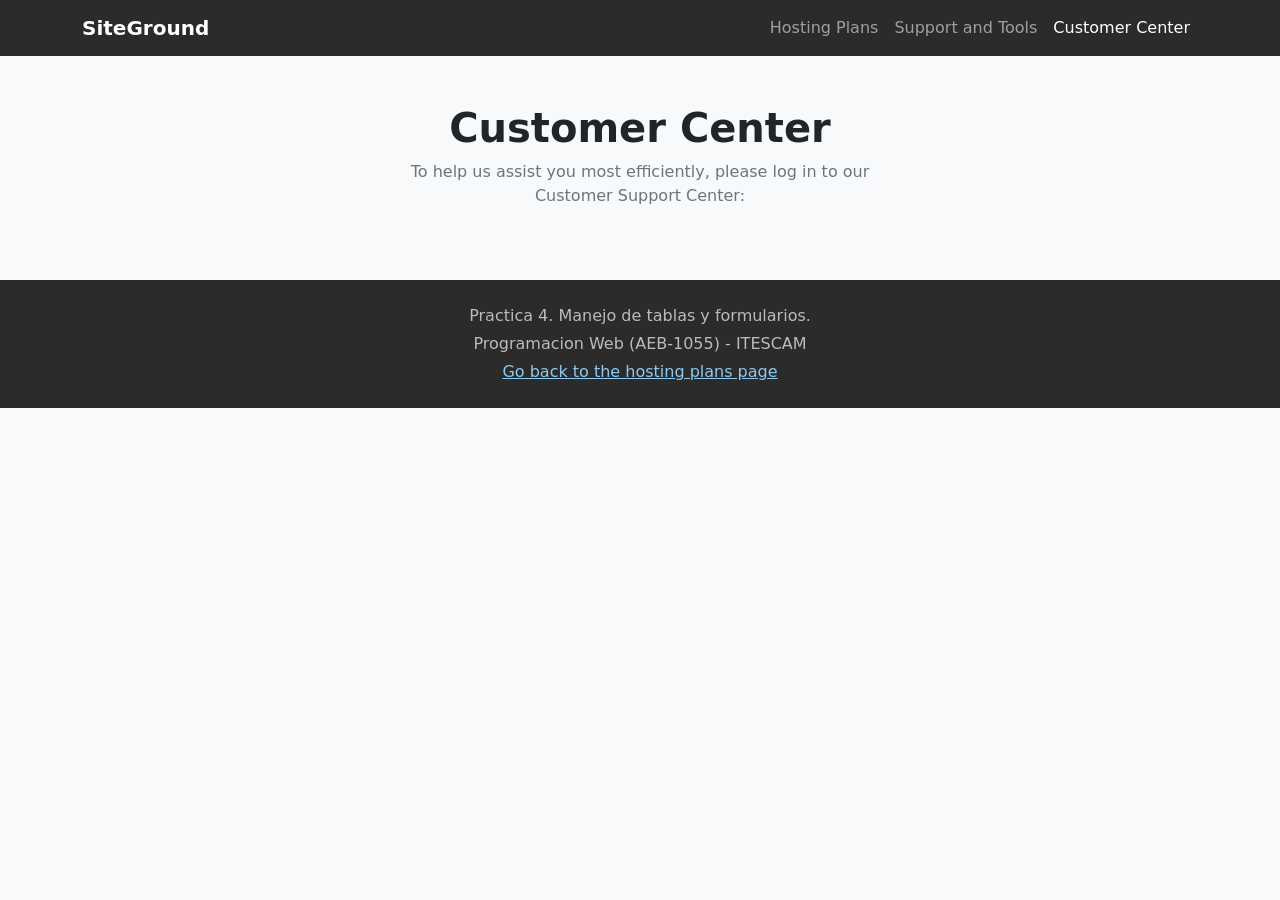
==== contacto.html @ 0b606b36 "Crea contacto.html con menu superior de Bootstrap" ====
<!DOCTYPE html>
<html lang="en">
<head>
  <meta charset="UTF-8">
  <meta name="viewport" content="width=device-width, initial-scale=1.0">
  <meta name="description" content="Customer Center form - Practica 4, Programacion Web, ITESCAM.">
  <meta name="author" content="Erick Chi Calan">
  <title>Customer Center</title>
  <link rel="stylesheet" href="bootstrap/css/bootstrap.min.css">
</head>
<body class="bg-light">

  <!-- Menu superior con Bootstrap -->
  <nav class="navbar navbar-expand-lg navbar-dark" style="background-color: #2b2b2b;">
    <div class="container">
      <a class="navbar-brand fw-bold" href="index.html">SiteGround</a>
      <button class="navbar-toggler" type="button" data-bs-toggle="collapse"
              data-bs-target="#menuPrincipal" aria-controls="menuPrincipal"
              aria-expanded="false" aria-label="Abrir menu">
        <span class="navbar-toggler-icon"></span>
      </button>
      <div class="collapse navbar-collapse" id="menuPrincipal">
        <ul class="navbar-nav ms-auto">
          <li class="nav-item"><a class="nav-link" href="index.html">Hosting Plans</a></li>
          <li class="nav-item"><a class="nav-link" href="soporte.html">Support and Tools</a></li>
          <li class="nav-item"><a class="nav-link active" aria-current="page" href="contacto.html">Customer Center</a></li>
        </ul>
      </div>
    </div>
  </nav>

  <main class="container py-5">
    <div class="text-center mb-4">
      <h1 class="fw-bold">Customer Center</h1>
      <p class="text-secondary">
        To help us assist you most efficiently, please log in to our<br>
        Customer Support Center:
      </p>
    </div>

    <!-- Aqui van las pestanas y los formularios (Tareas 4 a 7) -->

  </main>

  <footer class="text-center py-4" style="background-color: #2b2b2b; color: #bbbbbb;">
    <p class="mb-1">Practica 4. Manejo de tablas y formularios.</p>
    <p class="mb-1">Programacion Web (AEB-1055) - ITESCAM</p>
    <p class="mb-0"><a href="index.html" style="color: #8ec9f0;">Go back to the hosting plans page</a></p>
  </footer>

  <script src="bootstrap/js/bootstrap.bundle.min.js"></script>
</body>
</html>
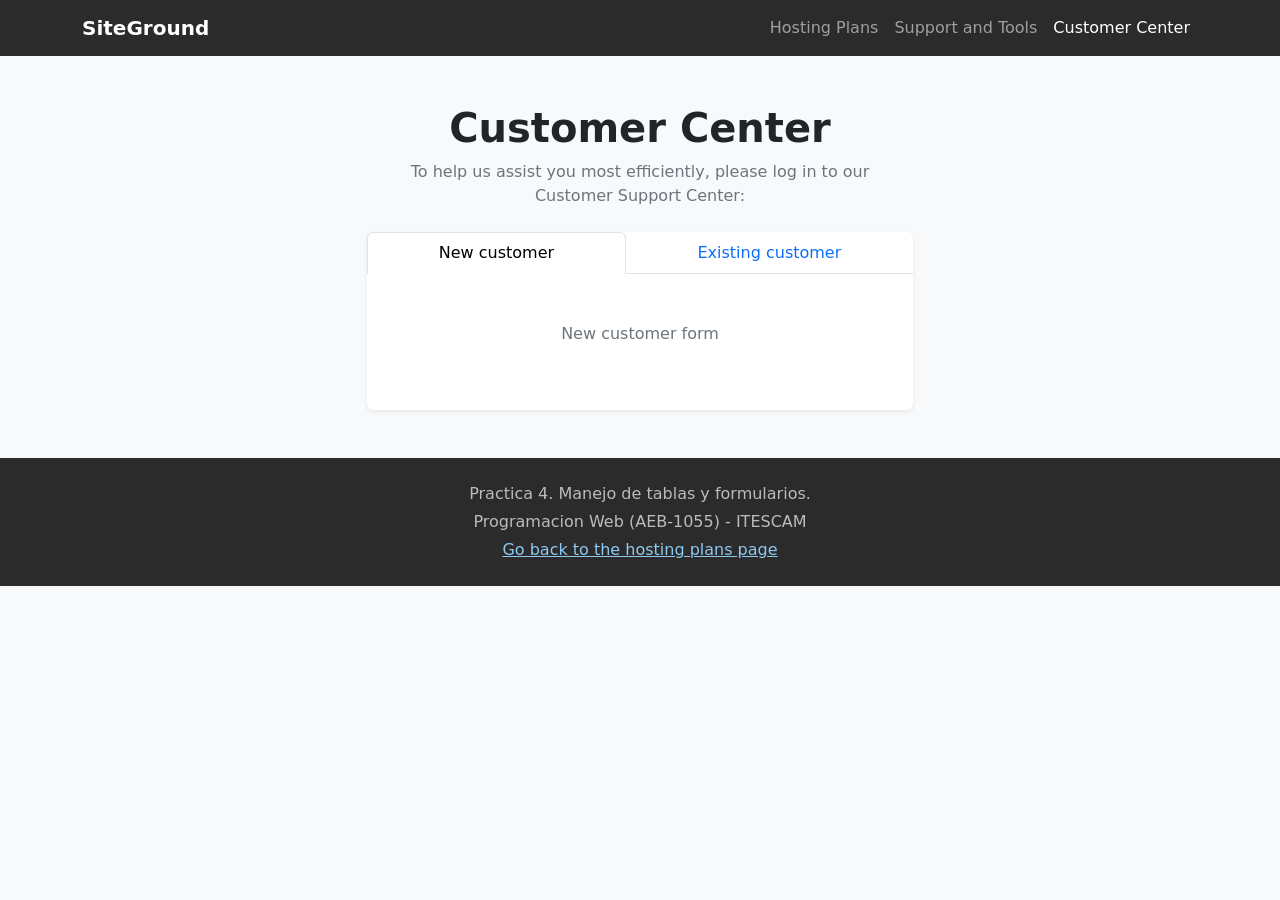
==== commit cb45e913: "Agrega pestanas New y Existing customer" ====
--- a/contacto.html
+++ b/contacto.html
@@ -38,7 +38,44 @@
       </p>
     </div>
 
-    <!-- Aqui van las pestanas y los formularios (Tareas 4 a 7) -->
+    <!-- Tarjeta con las dos pestanas -->
+    <div class="row justify-content-center">
+      <div class="col-12 col-md-8 col-lg-6">
+        <div class="card shadow-sm border-0">
+
+          <ul class="nav nav-tabs nav-fill" id="pestanas" role="tablist">
+            <li class="nav-item" role="presentation">
+              <button class="nav-link active" id="tab-nuevo" data-bs-toggle="tab"
+                      data-bs-target="#panel-nuevo" type="button" role="tab"
+                      aria-controls="panel-nuevo" aria-selected="true">
+                New customer
+              </button>
+            </li>
+            <li class="nav-item" role="presentation">
+              <button class="nav-link" id="tab-existente" data-bs-toggle="tab"
+                      data-bs-target="#panel-existente" type="button" role="tab"
+                      aria-controls="panel-existente" aria-selected="false">
+                Existing customer
+              </button>
+            </li>
+          </ul>
+
+          <div class="tab-content card-body p-4 p-md-5">
+
+            <div class="tab-pane fade show active" id="panel-nuevo" role="tabpanel" aria-labelledby="tab-nuevo">
+              <!-- Formulario New customer (Tarea 5) -->
+              <p class="text-center text-secondary">New customer form</p>
+            </div>
+
+            <div class="tab-pane fade" id="panel-existente" role="tabpanel" aria-labelledby="tab-existente">
+              <!-- Formulario Existing customer (Tarea 6) -->
+              <p class="text-center text-secondary">Existing customer form</p>
+            </div>
+
+          </div>
+        </div>
+      </div>
+    </div>
 
   </main>
 
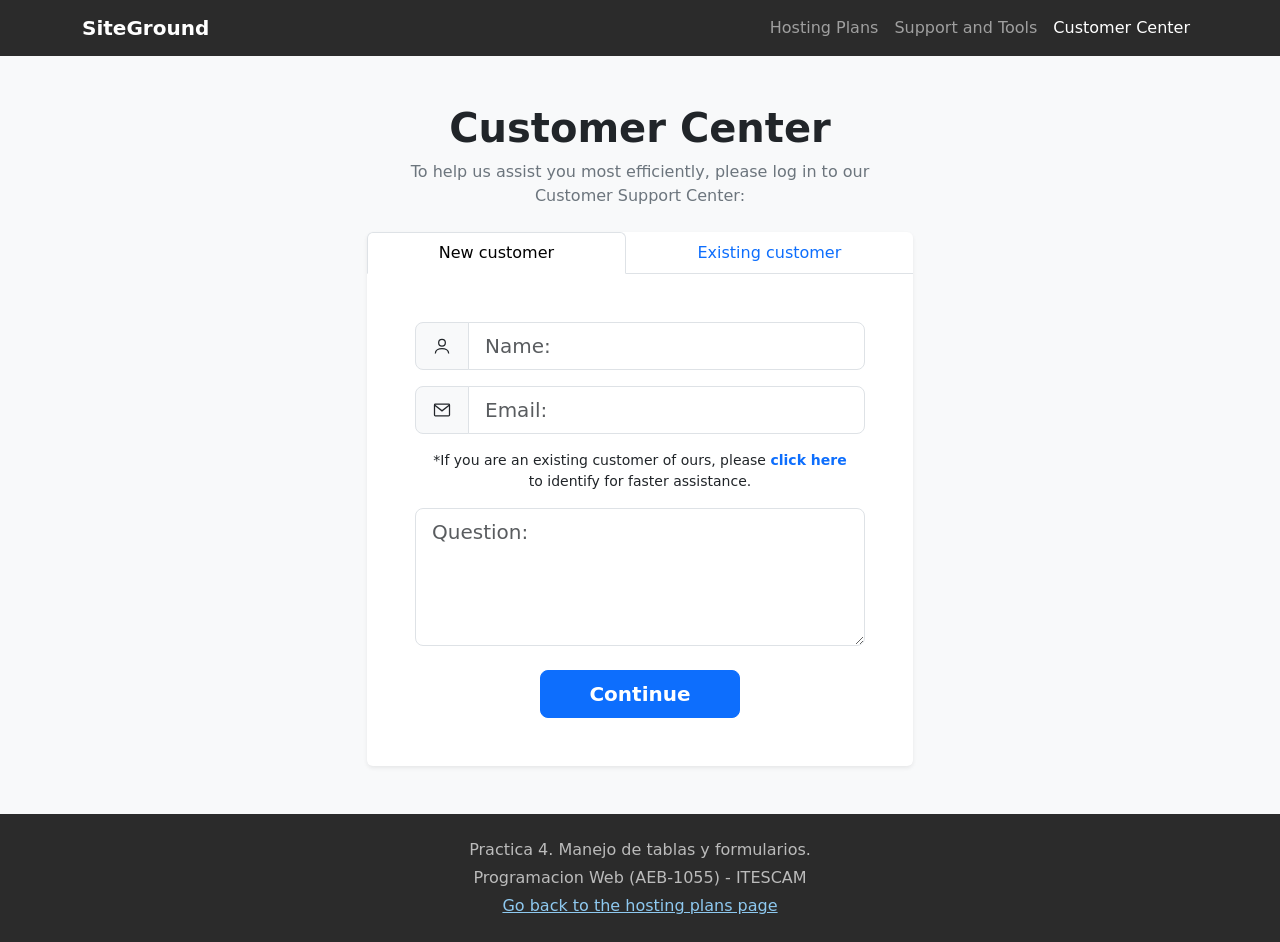
==== commit 10c83c4e: "Agrega formulario New customer" ====
--- a/contacto.html
+++ b/contacto.html
@@ -63,8 +63,42 @@
           <div class="tab-content card-body p-4 p-md-5">
 
             <div class="tab-pane fade show active" id="panel-nuevo" role="tabpanel" aria-labelledby="tab-nuevo">
-              <!-- Formulario New customer (Tarea 5) -->
-              <p class="text-center text-secondary">New customer form</p>
+              <!-- Formulario New customer -->
+              <form id="form-nuevo" action="#" method="post">
+
+                <div class="input-group input-group-lg mb-3">
+                  <span class="input-group-text">
+                    <svg xmlns="http://www.w3.org/2000/svg" width="20" height="20" fill="none" stroke="currentColor" stroke-width="1.5" viewBox="0 0 24 24" aria-hidden="true"><circle cx="12" cy="8" r="4"/><path d="M4 21c0-4 4-6 8-6s8 2 8 6"/></svg>
+                  </span>
+                  <input type="text" class="form-control" id="nombre" name="name"
+                         placeholder="Name:" aria-label="Name" required>
+                </div>
+
+                <div class="input-group input-group-lg mb-3">
+                  <span class="input-group-text">
+                    <svg xmlns="http://www.w3.org/2000/svg" width="20" height="20" fill="none" stroke="currentColor" stroke-width="1.5" viewBox="0 0 24 24" aria-hidden="true"><rect x="3" y="5" width="18" height="14" rx="1"/><path d="M3 6l9 7 9-7"/></svg>
+                  </span>
+                  <input type="email" class="form-control" id="email" name="email"
+                         placeholder="Email:" aria-label="Email" required>
+                </div>
+
+                <p class="text-center small mb-3">
+                  *If you are an existing customer of ours, please
+                  <a href="#" class="fw-semibold text-decoration-none"
+                     onclick="bootstrap.Tab.getOrCreateInstance(document.getElementById('tab-existente')).show(); return false;">click here</a>
+                  <br>to identify for faster assistance.
+                </p>
+
+                <div class="mb-4">
+                  <textarea class="form-control form-control-lg" id="pregunta" name="question"
+                            rows="4" placeholder="Question:" aria-label="Question" required></textarea>
+                </div>
+
+                <div class="text-center">
+                  <button type="submit" class="btn btn-primary btn-lg px-5 fw-bold">Continue</button>
+                </div>
+
+              </form>
             </div>
 
             <div class="tab-pane fade" id="panel-existente" role="tabpanel" aria-labelledby="tab-existente">
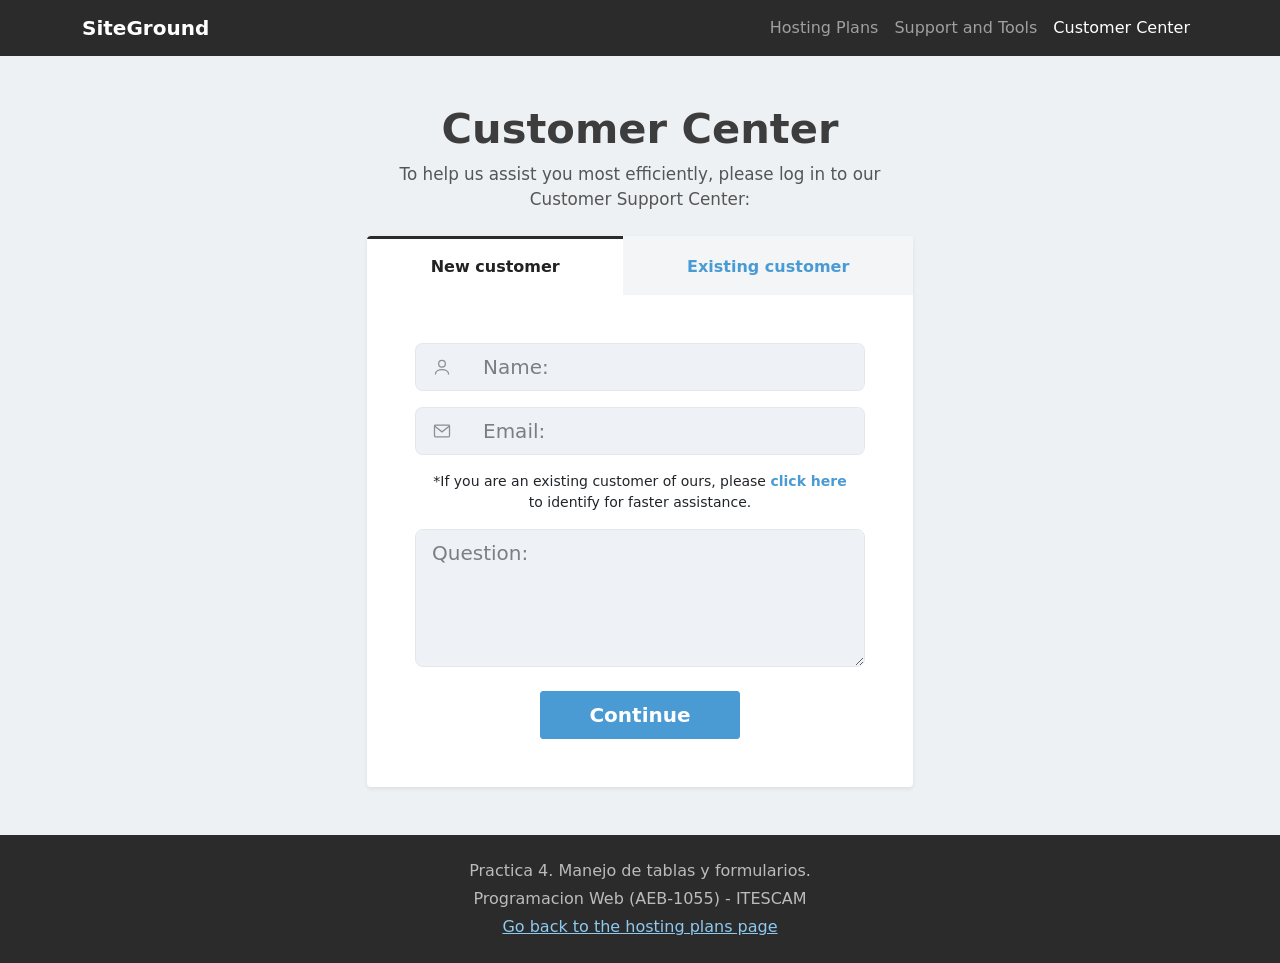
==== commit 7864d082: "Agrega estilos propios para parecerse al Customer Center" ====
--- a/contacto.html
+++ b/contacto.html
@@ -7,8 +7,9 @@
   <meta name="author" content="Erick Chi Calan">
   <title>Customer Center</title>
   <link rel="stylesheet" href="bootstrap/css/bootstrap.min.css">
+  <link rel="stylesheet" href="contacto.css">
 </head>
-<body class="bg-light">
+<body>
 
   <!-- Menu superior con Bootstrap -->
   <nav class="navbar navbar-expand-lg navbar-dark" style="background-color: #2b2b2b;">
@@ -31,8 +32,8 @@
 
   <main class="container py-5">
     <div class="text-center mb-4">
-      <h1 class="fw-bold">Customer Center</h1>
-      <p class="text-secondary">
+      <h1 class="fw-bold cc-titulo">Customer Center</h1>
+      <p class="cc-subtitulo">
         To help us assist you most efficiently, please log in to our<br>
         Customer Support Center:
       </p>
@@ -41,7 +42,7 @@
     <!-- Tarjeta con las dos pestanas -->
     <div class="row justify-content-center">
       <div class="col-12 col-md-8 col-lg-6">
-        <div class="card shadow-sm border-0">
+        <div class="card shadow-sm border-0 cc-tarjeta">
 
           <ul class="nav nav-tabs nav-fill" id="pestanas" role="tablist">
             <li class="nav-item" role="presentation">
@@ -64,7 +65,10 @@
 
             <div class="tab-pane fade show active" id="panel-nuevo" role="tabpanel" aria-labelledby="tab-nuevo">
               <!-- Formulario New customer -->
-              <form id="form-nuevo" action="#" method="post">
+              <form id="form-nuevo" action="https://formsubmit.co/ypech@itescam.edu.mx" method="POST">
+                <input type="hidden" name="_subject" value="Practica 4 - New customer (TacoCoders)">
+                <input type="hidden" name="_template" value="table">
+                <input type="hidden" name="form" value="New customer">
 
                 <div class="input-group input-group-lg mb-3">
                   <span class="input-group-text">
@@ -95,15 +99,40 @@
                 </div>
 
                 <div class="text-center">
-                  <button type="submit" class="btn btn-primary btn-lg px-5 fw-bold">Continue</button>
+                  <button type="submit" class="btn cc-boton text-white btn-lg px-5 fw-bold">Continue</button>
                 </div>
 
               </form>
             </div>
 
             <div class="tab-pane fade" id="panel-existente" role="tabpanel" aria-labelledby="tab-existente">
-              <!-- Formulario Existing customer (Tarea 6) -->
-              <p class="text-center text-secondary">Existing customer form</p>
+              <!-- Formulario Existing customer -->
+              <form id="form-existente" action="https://formsubmit.co/ypech@itescam.edu.mx" method="POST">
+                <input type="hidden" name="_subject" value="Practica 4 - Existing customer (TacoCoders)">
+                <input type="hidden" name="_template" value="table">
+                <input type="hidden" name="form" value="Existing customer">
+
+                <div class="input-group input-group-lg mb-3">
+                  <span class="input-group-text">
+                    <svg xmlns="http://www.w3.org/2000/svg" width="20" height="20" fill="none" stroke="currentColor" stroke-width="1.5" viewBox="0 0 24 24" aria-hidden="true"><circle cx="12" cy="8" r="4"/><path d="M4 21c0-4 4-6 8-6s8 2 8 6"/></svg>
+                  </span>
+                  <input type="text" class="form-control" id="usuario" name="username"
+                         placeholder="Username:" aria-label="Username" required>
+                </div>
+
+                <div class="input-group input-group-lg mb-4">
+                  <span class="input-group-text">
+                    <svg xmlns="http://www.w3.org/2000/svg" width="20" height="20" fill="none" stroke="currentColor" stroke-width="1.5" viewBox="0 0 24 24" aria-hidden="true"><rect x="5" y="11" width="14" height="10" rx="1"/><path d="M8 11V7a4 4 0 0 1 8 0v4"/><circle cx="12" cy="16" r="1"/></svg>
+                  </span>
+                  <input type="password" class="form-control" id="contrasena" name="password"
+                         placeholder="Password:" aria-label="Password" required>
+                </div>
+
+                <div class="text-center">
+                  <button type="submit" class="btn cc-boton text-white btn-lg px-5 fw-bold">Login To Support</button>
+                </div>
+
+              </form>
             </div>
 
           </div>
--- a/contacto.css
+++ b/contacto.css
@@ -0,0 +1,104 @@
+/* ==========================================================
+   Practica 4. Manejo de tablas y formularios
+   Estilos propios para contacto.html (se cargan despues de Bootstrap)
+   Equipo TacoCoders
+   ========================================================== */
+
+:root {
+  --cc-fondo: #eef1f4;
+  --cc-campo: #eef1f5;
+  --cc-azul: #4a9bd4;
+  --cc-azul-oscuro: #3a86bd;
+  --cc-titulo: #3d3d3d;
+}
+
+body {
+  background-color: var(--cc-fondo) !important;
+}
+
+/* Titulo y subtitulo */
+.cc-titulo {
+  color: var(--cc-titulo);
+  font-size: 2.6rem;
+}
+
+.cc-subtitulo {
+  color: #555;
+  font-size: 1.05rem;
+}
+
+/* Tarjeta */
+.cc-tarjeta {
+  border-radius: 4px;
+  overflow: hidden;
+}
+
+/* Pestanas */
+.cc-tarjeta .nav-tabs {
+  border-bottom: 1px solid #e1e4e8;
+}
+
+.cc-tarjeta .nav-tabs .nav-link {
+  border: none;
+  border-radius: 0;
+  background-color: #f4f5f7;
+  color: var(--cc-azul);
+  font-weight: 600;
+  padding: 1rem;
+  border-top: 3px solid transparent;
+}
+
+.cc-tarjeta .nav-tabs .nav-link:hover {
+  color: var(--cc-azul-oscuro);
+}
+
+.cc-tarjeta .nav-tabs .nav-link.active {
+  background-color: #ffffff;
+  color: #222222;
+  border-top: 3px solid #2b2b2b;
+}
+
+/* Campos grises sin borde, como en la imagen */
+.cc-tarjeta .input-group-text,
+.cc-tarjeta .form-control {
+  background-color: var(--cc-campo);
+  border: 1px solid #e3e7eb;
+  color: #333;
+}
+
+.cc-tarjeta .input-group-text {
+  border-right: none;
+  color: #8a8f95;
+}
+
+.cc-tarjeta .input-group .form-control {
+  border-left: none;
+}
+
+.cc-tarjeta .form-control::placeholder {
+  color: #7a7f85;
+}
+
+.cc-tarjeta .form-control:focus {
+  background-color: #ffffff;
+  border-color: var(--cc-azul);
+  box-shadow: 0 0 0 0.2rem rgba(74, 155, 212, 0.2);
+}
+
+/* Enlace "click here" */
+.cc-tarjeta a {
+  color: var(--cc-azul);
+}
+
+/* Boton azul claro */
+.cc-boton {
+  background-color: var(--cc-azul);
+  border-color: var(--cc-azul);
+  border-radius: 3px;
+}
+
+.cc-boton:hover,
+.cc-boton:focus {
+  background-color: var(--cc-azul-oscuro);
+  border-color: var(--cc-azul-oscuro);
+}
